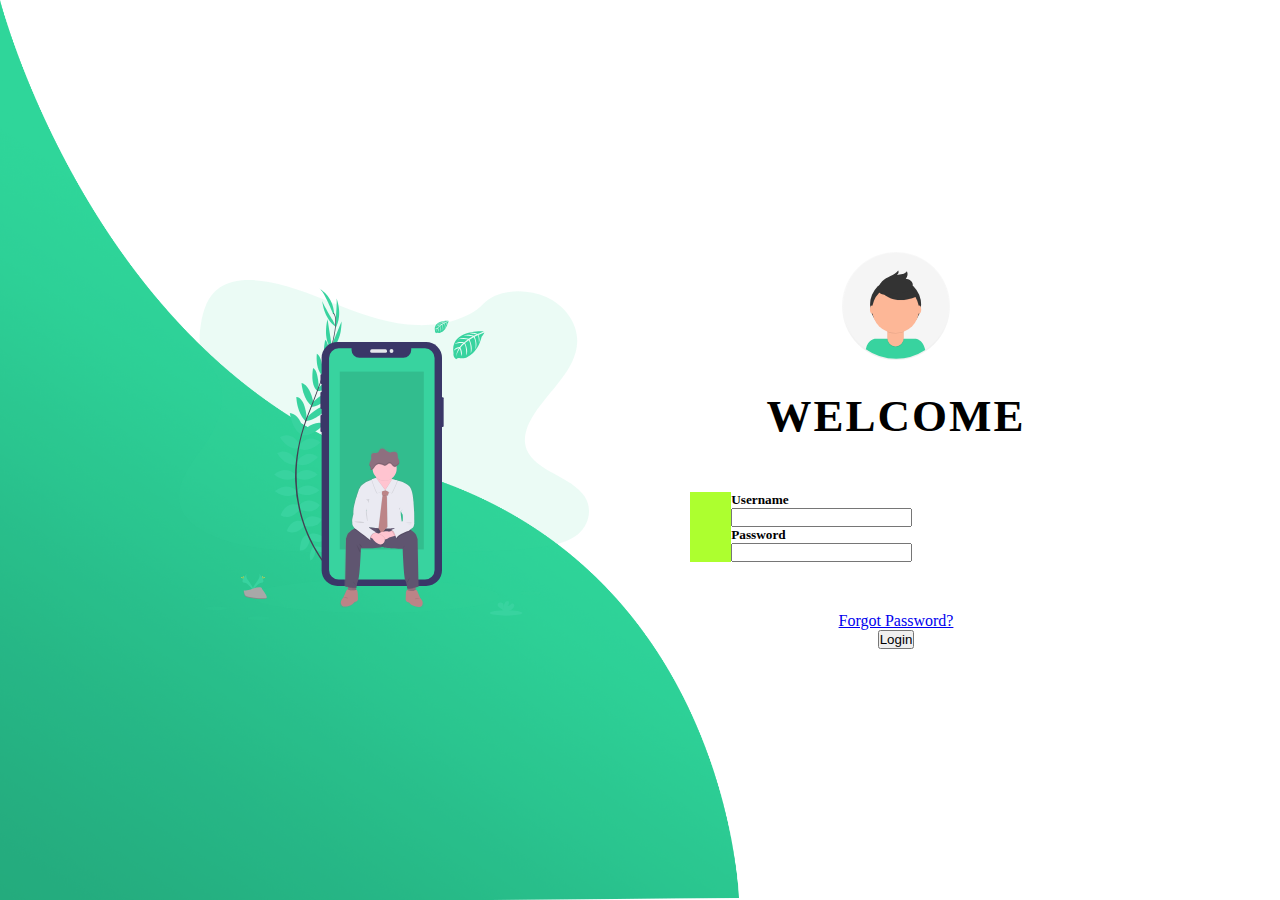
==== Login Form/Login_Form/index.html @ 20a09832 "Add Project Login Form" ====
<!DOCTYPE html>
<html>
  <head>
    <meta charset="utf-8" />
    <meta http-equiv="X-UA-Compatible" content="IE=edge" />
    <title>Login Form</title>
    <meta name="description" content="" />
    <meta name="viewport" content="width=device-width, initial-scale=1" />
    <link rel="stylesheet" type="text/css" href="index.css" />
    <link
      rel="stylesheet"
      style="text/css"
      href="https://stackpath.bootstrapcdn.com/font-awesome/4.7.0/css/font-awesome.min.css"
    />
  </head>
  <body>
    <div class="section__container">
      <img
        src="./img/wave.png"
        alt="Background Wave"
        class="section__background--wave"
      />

      <div class="section__content">
        <div class="section__background--phone">
          <img src="./img/bg.svg" alt="Background Phone" class="phone-img" />
        </div>

        <div class="form__box">
          <img src="./img/avatar.svg" alt="Avatar Icon" class="form__avatar" />
          <div class="form__title">Welcome</div>
          <div class="form__content">
            <div class="form__input form__input--name">
              <div class="form__icon form__icon--name"></div>
              <div class="input__content">
                <h5 class="input__label">Username</h5>
                <input type="text" class="input__content--name" />
              </div>
            </div>

            <div class="form__input form__input--password">
              <div class="form__icon form__icon--password"></div>
              <div class="input__content">
                <h5 class="input__label">Password</h5>
                <input type="password" class="input__content--password" />
              </div>
            </div>
          </div>

          <a href="#" class="form__link--forgotpass"> Forgot Password?</a>
          <button class="form__button form__button--login">Login</button>
        </div>
      </div>
    </div>
  </body>
  <script src="" async defer></script>
</html>
---- Login Form/Login_Form/index.css ----
* {
  margin: 0;
  padding: 0;
  box-sizing: border-box;
}

.section__container {
  position: relative;
  width: 100%;
  height: 100vh;
  display: flex;
  justify-content: center;
  align-items: center;
}

.section__background--wave {
  position: absolute;
  top: 0;
  left: 0;
  height: 100vh;
  overflow: hidden;
}

.section__content {
  width: 80%;
  height: 80%;
  z-index: 10;
  display: flex;
}

.section__background--phone {
  width: 50%;
  height: 100%;
  display: flex;
  justify-content: center;
  align-items: center;
}

.phone-img {
  width: 80%;
}

.form__box {
  width: 50%;
  height: 100%;
  /* background-color: yellowgreen; */
  display: flex;
  justify-content: center;
  align-items: center;
  flex-direction: column;
}

.form__avatar {
  width: 100%;
  height: 15%;
  margin-bottom: 30px;
}

.form__title {
  text-transform: uppercase;
  font-size: 45px;
  font-weight: 800;
  letter-spacing: 2px;
}

.form__content {
  width: 100%;
  /* height: 20%; */
  padding: 50px 20px;
}
.form__input {
  display: flex;
  flex-direction: row;
  width: 100%;
  height: 50%;
  padding: 0 30px;
}

.form__icon {
  width: 10%;
  height: 100%;
  background-color: greenyellow;
}
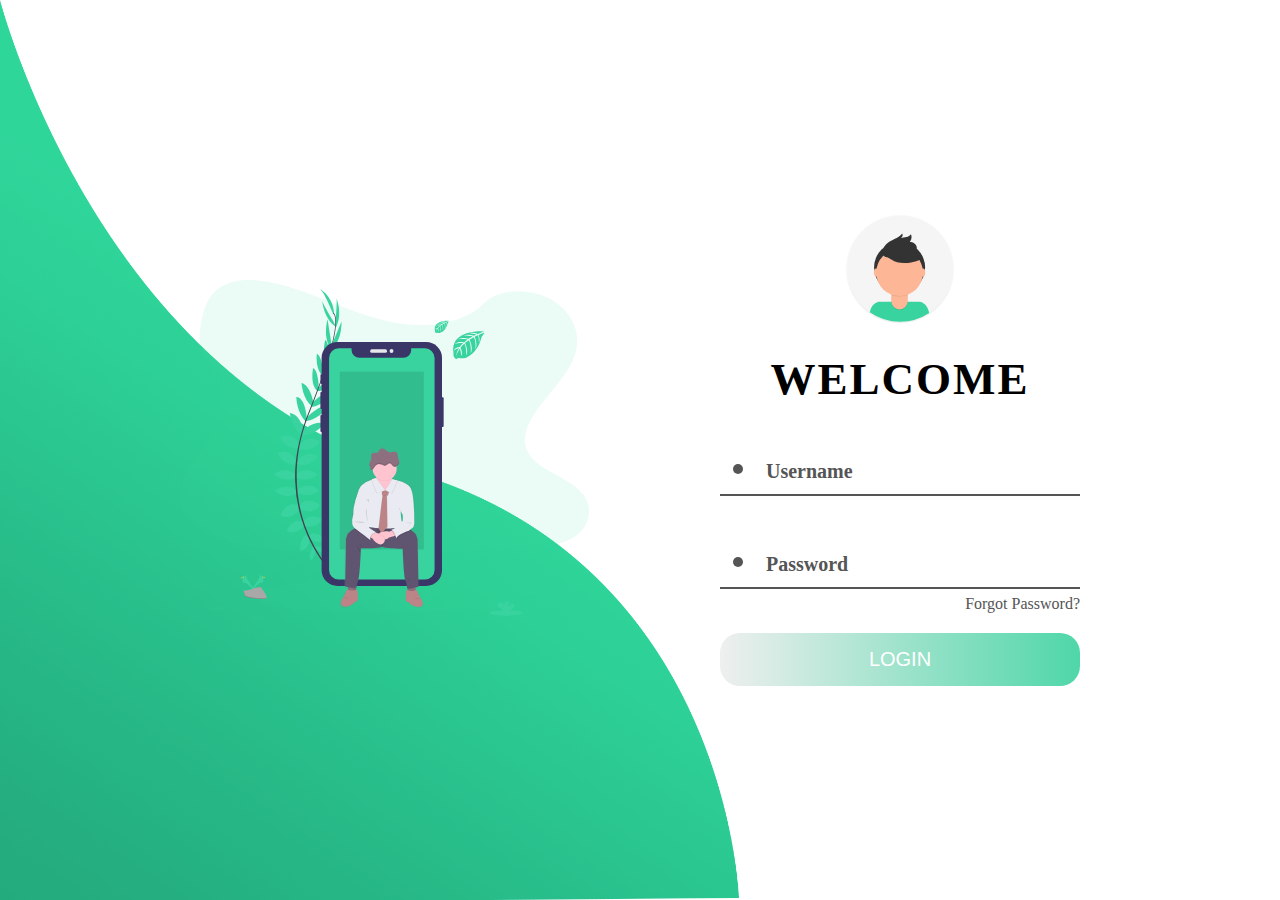
==== commit a80879a3: "Complete Project Login Form" ====
--- a/Login Form/Login_Form/index.html
+++ b/Login Form/Login_Form/index.html
@@ -7,11 +7,6 @@
     <meta name="description" content="" />
     <meta name="viewport" content="width=device-width, initial-scale=1" />
     <link rel="stylesheet" type="text/css" href="index.css" />
-    <link
-      rel="stylesheet"
-      style="text/css"
-      href="https://stackpath.bootstrapcdn.com/font-awesome/4.7.0/css/font-awesome.min.css"
-    />
   </head>
   <body>
     <div class="section__container">
@@ -31,27 +26,39 @@
           <div class="form__title">Welcome</div>
           <div class="form__content">
             <div class="form__input form__input--name">
-              <div class="form__icon form__icon--name"></div>
-              <div class="input__content">
+              <div class="form__icon form__icon--name">
+                <span class="icon"></span>
+              </div>
+              <div class="input__box">
                 <h5 class="input__label">Username</h5>
-                <input type="text" class="input__content--name" />
+                <input
+                  type="text"
+                  class="input__content input__content--name"
+                />
               </div>
             </div>
 
             <div class="form__input form__input--password">
-              <div class="form__icon form__icon--password"></div>
-              <div class="input__content">
+              <div class="form__icon form__icon--password">
+                <span class="icon"></span>
+              </div>
+              <div class="input__box">
                 <h5 class="input__label">Password</h5>
-                <input type="password" class="input__content--password" />
+                <input
+                  type="password"
+                  class="input__content input__content--password"
+                />
               </div>
             </div>
           </div>
 
-          <a href="#" class="form__link--forgotpass"> Forgot Password?</a>
+          <a href="#" class="form__link form__link--forgotpass">
+            Forgot Password?</a
+          >
           <button class="form__button form__button--login">Login</button>
         </div>
       </div>
     </div>
   </body>
-  <script src="" async defer></script>
+  <script type="text/javascript" src="index.js"></script>
 </html>
--- a/Login Form/Login_Form/index.css
+++ b/Login Form/Login_Form/index.css
@@ -41,13 +41,13 @@
 }
 
 .form__box {
-  width: 50%;
+  width: 360px;
   height: 100%;
-  /* background-color: yellowgreen; */
   display: flex;
   justify-content: center;
   align-items: center;
   flex-direction: column;
+  margin-left: 80px;
 }
 
 .form__avatar {
@@ -64,20 +64,125 @@
 }
 
 .form__content {
+  margin-top: 30px;
   width: 100%;
-  /* height: 20%; */
-  padding: 50px 20px;
+  justify-content: center;
+  align-items: center;
+  position: relative;
 }
+
 .form__input {
   display: flex;
   flex-direction: row;
   width: 100%;
   height: 50%;
-  padding: 0 30px;
+  margin-bottom: 20px;
+  position: relative;
 }
+
+.form__input::before {
+  content: "";
+  display: block;
+  width: 100%;
+  height: 2px;
+  background-color: #555;
+  position: absolute;
+  bottom: 12px;
+}
+
+/* ANIMATION WHEN FOCUS */
+.form__input.focus .icon {
+  background-color: #38d39f;
+}
+
+.form__input.focus .input__label {
+  transform: translateY(-50px);
+  font-size: 18px;
+}
+
+.form__input.focus::before {
+  background-color: #38d39f;
+}
+/******************************/
 
 .form__icon {
   width: 10%;
   height: 100%;
-  background-color: greenyellow;
+  display: flex;
+  justify-content: center;
+  align-items: center;
 }
+
+.icon {
+  margin-bottom: 5px;
+  display: block;
+  width: 10px;
+  height: 10px;
+  background-color: #555;
+  border-radius: 50%;
+}
+
+.input__box {
+  position: relative;
+  width: 90%;
+}
+
+.input__content {
+  width: 100%;
+  padding: 10px;
+  display: flex;
+  border: none;
+  outline: none;
+  padding: 15px 5px;
+  font-size: 20px;
+  color: #555;
+}
+
+.input__label {
+  color: #555;
+  position: absolute;
+  top: 50%;
+  left: 10px;
+  transform: translateY(-50%);
+  font-size: 20px;
+  transition: all 0.4s;
+}
+
+.form__link {
+  width: 100%;
+  display: block;
+  text-align: right;
+  color: #555;
+  margin-top: 14px;
+  text-decoration: none;
+  font-size: 16px;
+  transition: 0.4s;
+}
+
+.form__link:hover {
+  color: #38d39f;
+}
+
+.form__button {
+  width: 100%;
+  margin-top: 20px;
+  border-radius: 20px;
+  padding-top: 15px;
+  padding-bottom: 15px;
+  background-image: linear-gradient(
+    90deg,
+    rgba(169, 156, 178, 1) 0%,
+    rgba(239, 239, 239, 1) 0%,
+    rgba(56, 211, 159, 1) 57%
+  );
+  cursor: pointer;
+  border: none;
+  color: #fff;
+  text-transform: uppercase;
+  font-size: 20px;
+  background-size: 200%;
+}
+
+.form__button:hover {
+  background-position: right;
+}
